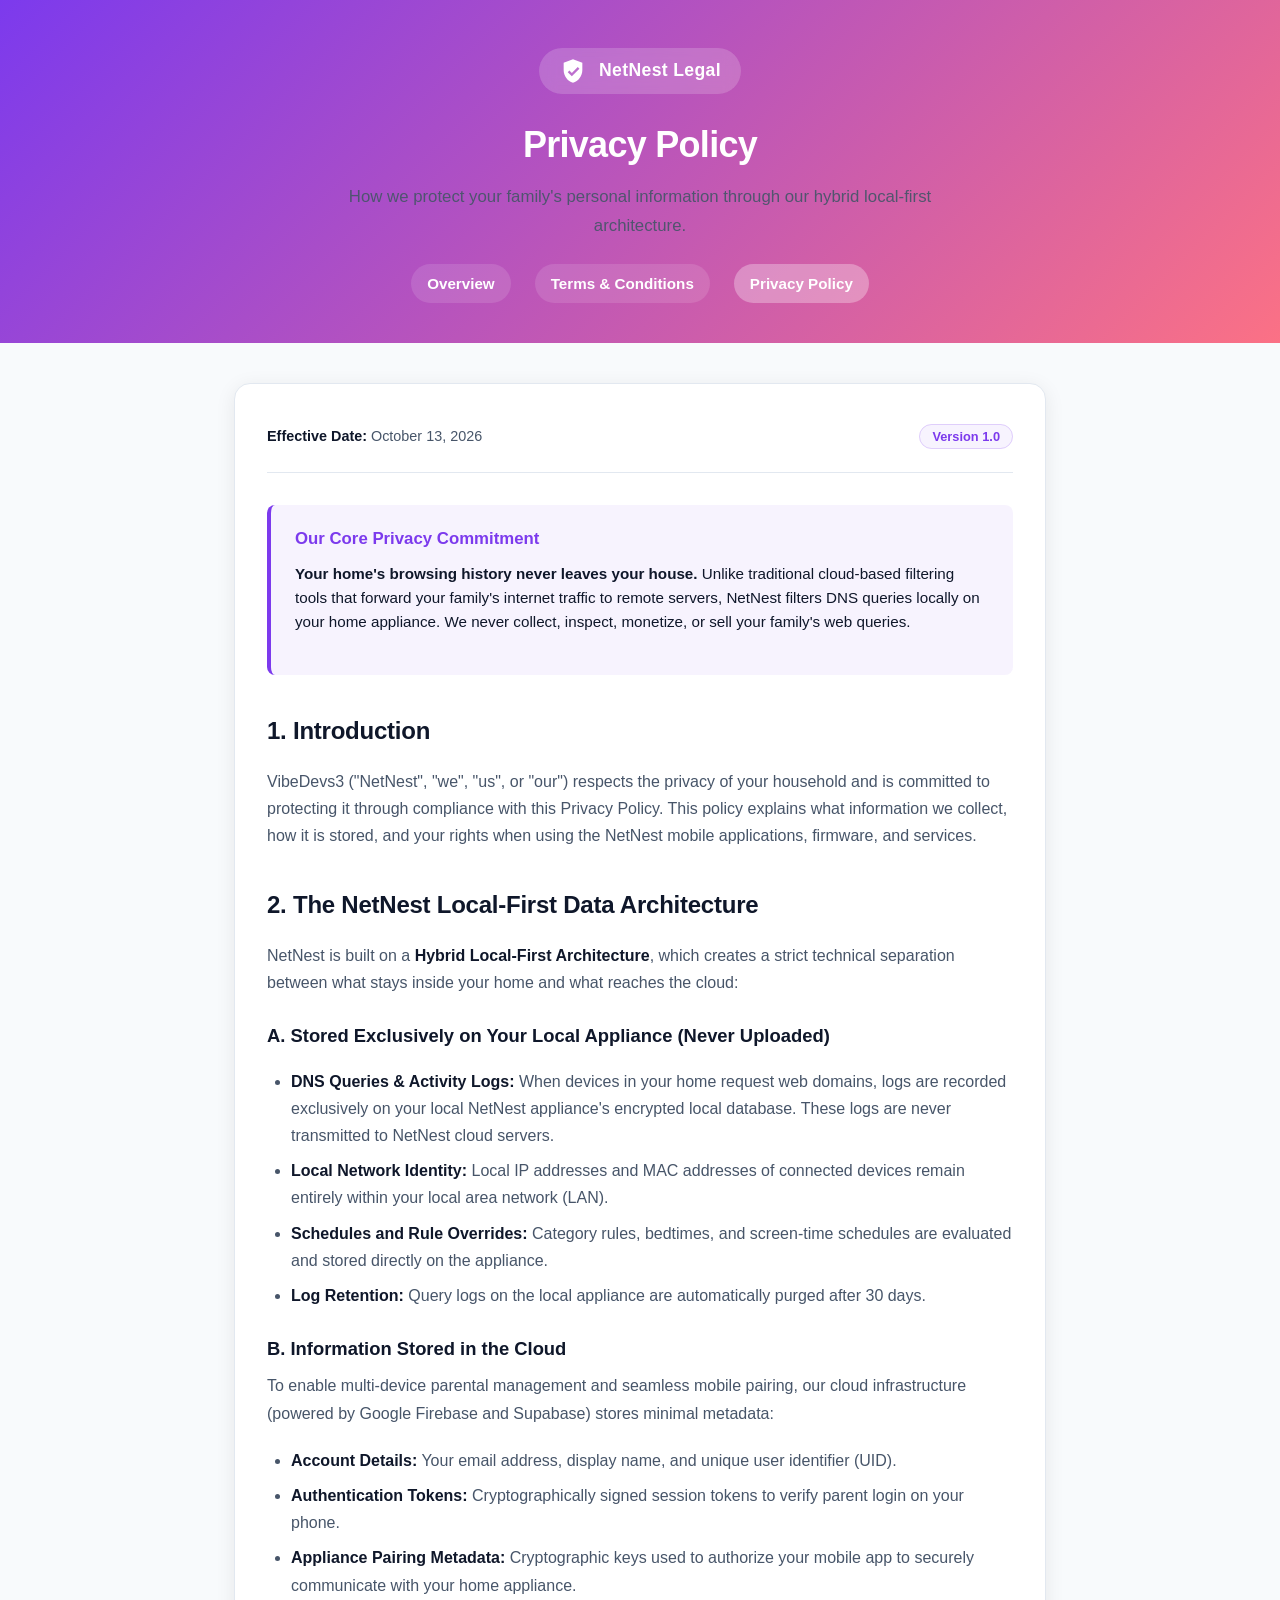
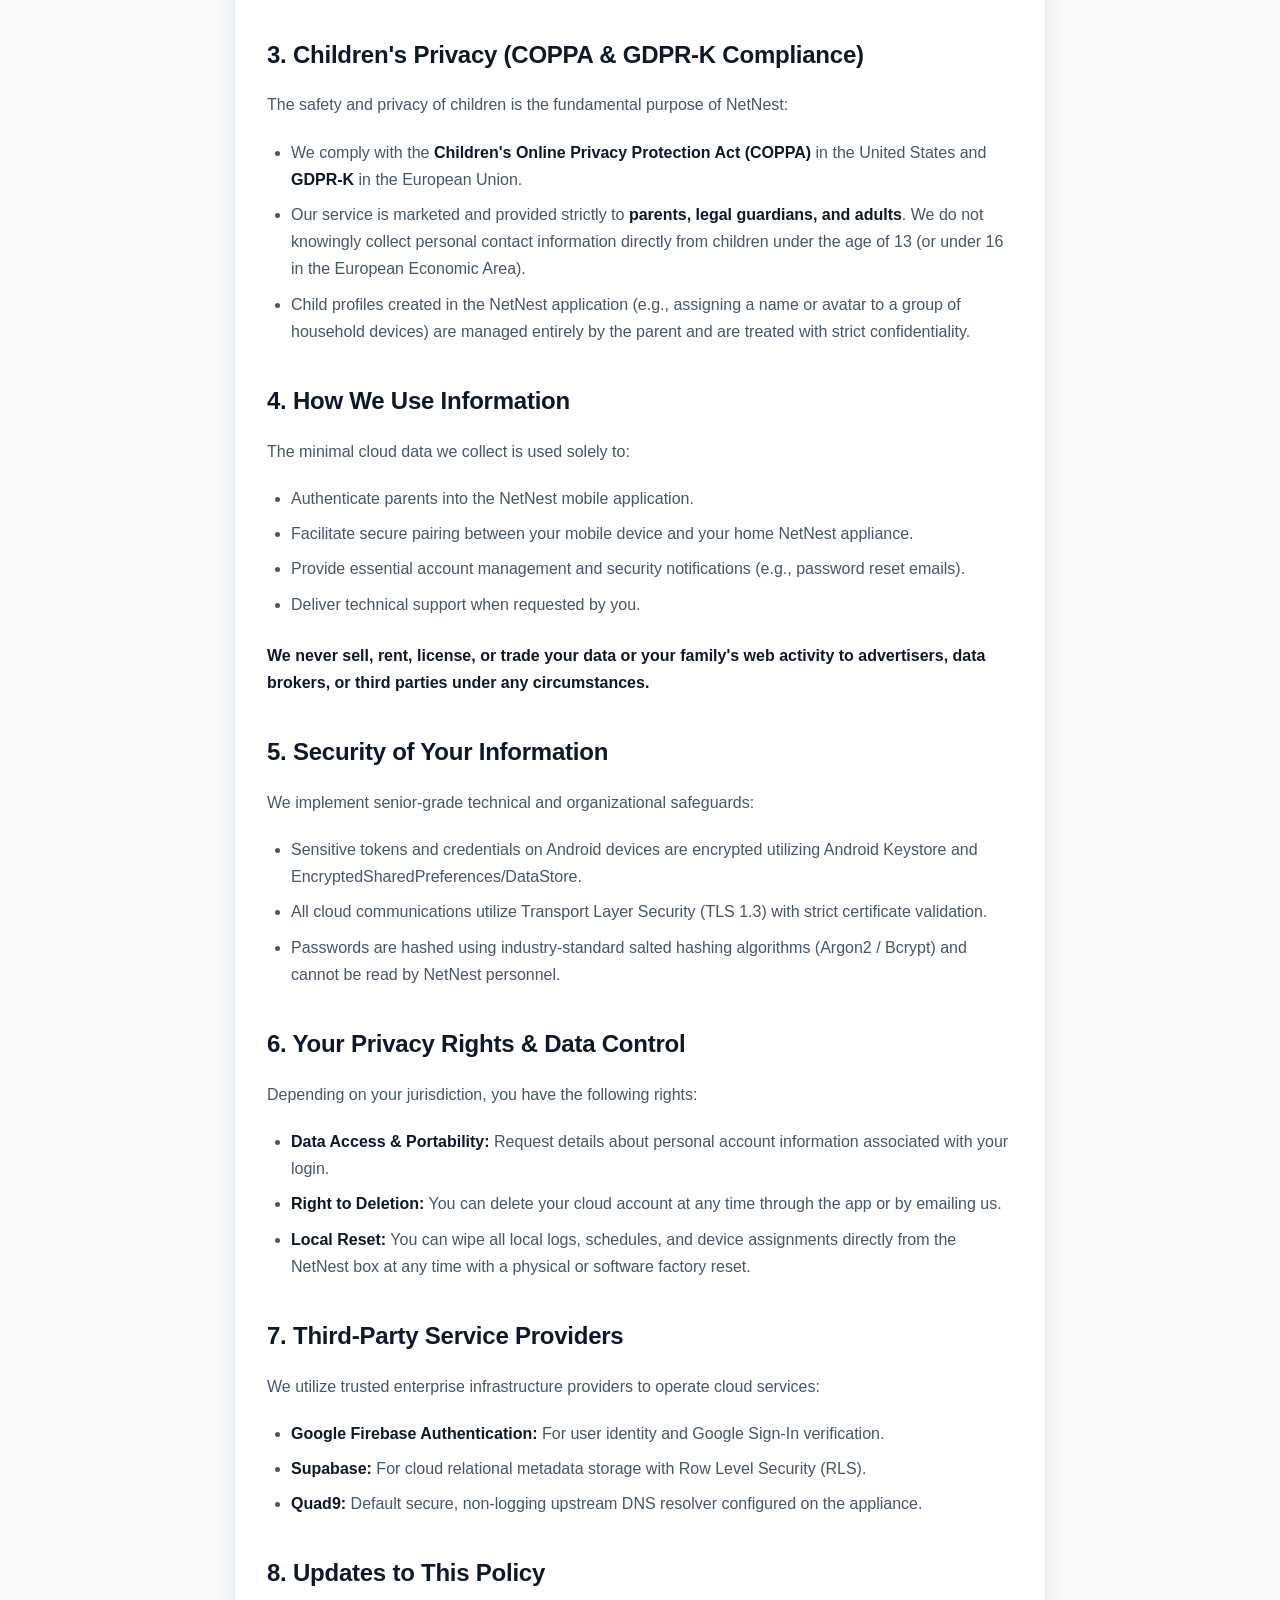
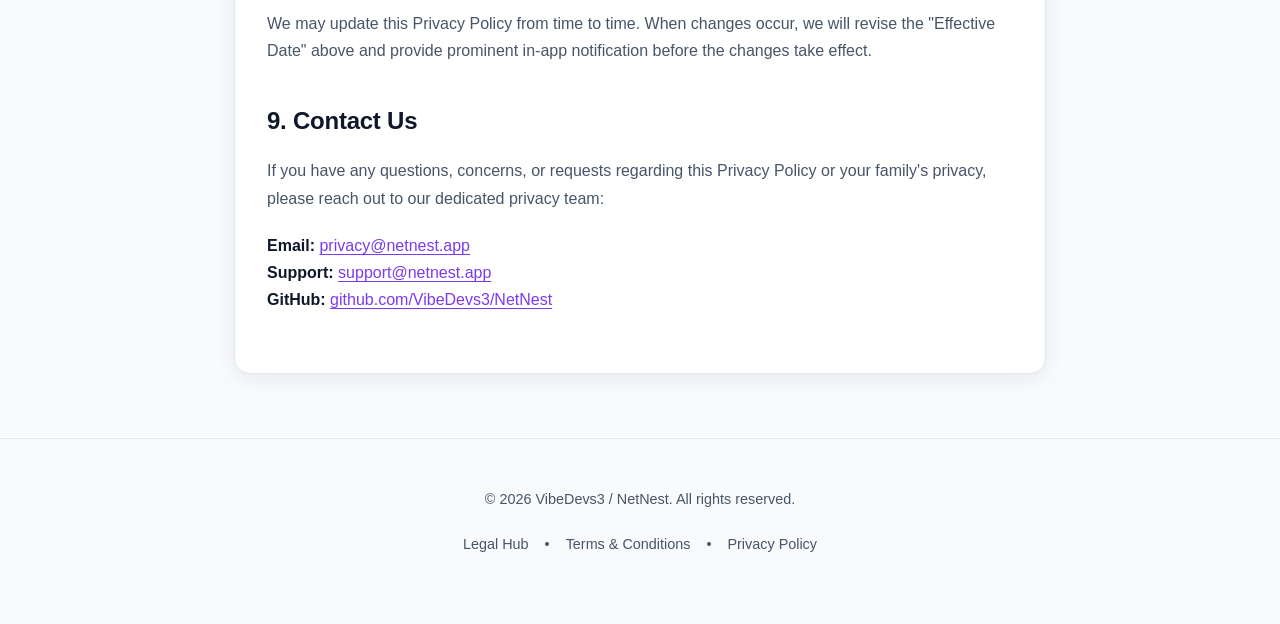
==== privacy.html @ d59610ed "feat: initial NetNest Legal Hub, Terms & Conditions, and Privacy Policy" ====
<!DOCTYPE html>
<html lang="en">
<head>
  <meta charset="UTF-8">
  <meta name="viewport" content="width=device-width, initial-scale=1.0">
  <title>Privacy Policy — NetNest</title>
  <meta name="description" content="NetNest Privacy Policy. Discover how our hybrid local-first architecture protects your family's browsing data and privacy.">
  <link rel="stylesheet" href="styles.css">
  <link rel="icon" type="image/svg+xml" href="data:image/svg+xml,<svg xmlns='http://www.w3.org/2000/svg' viewBox='0 0 24 24' fill='%237C3AED'><path d='M12 2L4 5v6.09c0 5.05 3.41 9.76 8 10.91 4.59-1.15 8-5.86 8-10.91V5l-8-3zm-1 14.5l-3.5-3.5 1.41-1.41L11 13.67l5.09-5.09 1.41 1.41L11 16.5z'/></svg>">
</head>
<body>

  <header>
    <div class="header-container">
      <div class="logo-badge">
        <svg class="logo-icon" viewBox="0 0 24 24">
          <path d="M12 2L4 5v6.09c0 5.05 3.41 9.76 8 10.91 4.59-1.15 8-5.86 8-10.91V5l-8-3zm-1 14.5l-3.5-3.5 1.41-1.41L11 13.67l5.09-5.09 1.41 1.41L11 16.5z"/>
        </svg>
        <span>NetNest Legal</span>
      </div>
      <h1>Privacy Policy</h1>
      <p>How we protect your family's personal information through our hybrid local-first architecture.</p>
      
      <nav class="nav-links">
        <a href="index.html">Overview</a>
        <a href="terms.html">Terms &amp; Conditions</a>
        <a href="privacy.html" class="active">Privacy Policy</a>
      </nav>
    </div>
  </header>

  <main class="content">
    <div class="card">
      <div class="meta-info">
        <div><strong>Effective Date:</strong> October 13, 2026</div>
        <div><span class="badge-tag">Version 1.0</span></div>
      </div>

      <div class="callout">
        <h4>Our Core Privacy Commitment</h4>
        <p><strong>Your home's browsing history never leaves your house.</strong> Unlike traditional cloud-based filtering tools that forward your family's internet traffic to remote servers, NetNest filters DNS queries locally on your home appliance. We never collect, inspect, monetize, or sell your family's web queries.</p>
      </div>

      <h2>1. Introduction</h2>
      <p>VibeDevs3 ("NetNest", "we", "us", or "our") respects the privacy of your household and is committed to protecting it through compliance with this Privacy Policy. This policy explains what information we collect, how it is stored, and your rights when using the NetNest mobile applications, firmware, and services.</p>

      <h2>2. The NetNest Local-First Data Architecture</h2>
      <p>NetNest is built on a <strong>Hybrid Local-First Architecture</strong>, which creates a strict technical separation between what stays inside your home and what reaches the cloud:</p>
      
      <h3>A. Stored Exclusively on Your Local Appliance (Never Uploaded)</h3>
      <ul>
        <li><strong>DNS Queries &amp; Activity Logs:</strong> When devices in your home request web domains, logs are recorded exclusively on your local NetNest appliance's encrypted local database. These logs are never transmitted to NetNest cloud servers.</li>
        <li><strong>Local Network Identity:</strong> Local IP addresses and MAC addresses of connected devices remain entirely within your local area network (LAN).</li>
        <li><strong>Schedules and Rule Overrides:</strong> Category rules, bedtimes, and screen-time schedules are evaluated and stored directly on the appliance.</li>
        <li><strong>Log Retention:</strong> Query logs on the local appliance are automatically purged after 30 days.</li>
      </ul>

      <h3>B. Information Stored in the Cloud</h3>
      <p>To enable multi-device parental management and seamless mobile pairing, our cloud infrastructure (powered by Google Firebase and Supabase) stores minimal metadata:</p>
      <ul>
        <li><strong>Account Details:</strong> Your email address, display name, and unique user identifier (UID).</li>
        <li><strong>Authentication Tokens:</strong> Cryptographically signed session tokens to verify parent login on your phone.</li>
        <li><strong>Appliance Pairing Metadata:</strong> Cryptographic keys used to authorize your mobile app to securely communicate with your home appliance.</li>
      </ul>

      <h2>3. Children's Privacy (COPPA &amp; GDPR-K Compliance)</h2>
      <p>The safety and privacy of children is the fundamental purpose of NetNest:</p>
      <ul>
        <li>We comply with the <strong>Children's Online Privacy Protection Act (COPPA)</strong> in the United States and <strong>GDPR-K</strong> in the European Union.</li>
        <li>Our service is marketed and provided strictly to <strong>parents, legal guardians, and adults</strong>. We do not knowingly collect personal contact information directly from children under the age of 13 (or under 16 in the European Economic Area).</li>
        <li>Child profiles created in the NetNest application (e.g., assigning a name or avatar to a group of household devices) are managed entirely by the parent and are treated with strict confidentiality.</li>
      </ul>

      <h2>4. How We Use Information</h2>
      <p>The minimal cloud data we collect is used solely to:</p>
      <ul>
        <li>Authenticate parents into the NetNest mobile application.</li>
        <li>Facilitate secure pairing between your mobile device and your home NetNest appliance.</li>
        <li>Provide essential account management and security notifications (e.g., password reset emails).</li>
        <li>Deliver technical support when requested by you.</li>
      </ul>
      <p><strong>We never sell, rent, license, or trade your data or your family's web activity to advertisers, data brokers, or third parties under any circumstances.</strong></p>

      <h2>5. Security of Your Information</h2>
      <p>We implement senior-grade technical and organizational safeguards:</p>
      <ul>
        <li>Sensitive tokens and credentials on Android devices are encrypted utilizing Android Keystore and EncryptedSharedPreferences/DataStore.</li>
        <li>All cloud communications utilize Transport Layer Security (TLS 1.3) with strict certificate validation.</li>
        <li>Passwords are hashed using industry-standard salted hashing algorithms (Argon2 / Bcrypt) and cannot be read by NetNest personnel.</li>
      </ul>

      <h2>6. Your Privacy Rights &amp; Data Control</h2>
      <p>Depending on your jurisdiction, you have the following rights:</p>
      <ul>
        <li><strong>Data Access &amp; Portability:</strong> Request details about personal account information associated with your login.</li>
        <li><strong>Right to Deletion:</strong> You can delete your cloud account at any time through the app or by emailing us.</li>
        <li><strong>Local Reset:</strong> You can wipe all local logs, schedules, and device assignments directly from the NetNest box at any time with a physical or software factory reset.</li>
      </ul>

      <h2>7. Third-Party Service Providers</h2>
      <p>We utilize trusted enterprise infrastructure providers to operate cloud services:</p>
      <ul>
        <li><strong>Google Firebase Authentication:</strong> For user identity and Google Sign-In verification.</li>
        <li><strong>Supabase:</strong> For cloud relational metadata storage with Row Level Security (RLS).</li>
        <li><strong>Quad9:</strong> Default secure, non-logging upstream DNS resolver configured on the appliance.</li>
      </ul>

      <h2>8. Updates to This Policy</h2>
      <p>We may update this Privacy Policy from time to time. When changes occur, we will revise the "Effective Date" above and provide prominent in-app notification before the changes take effect.</p>

      <h2>9. Contact Us</h2>
      <p>If you have any questions, concerns, or requests regarding this Privacy Policy or your family's privacy, please reach out to our dedicated privacy team:</p>
      <p><strong>Email:</strong> <a href="mailto:privacy@netnest.app">privacy@netnest.app</a><br>
         <strong>Support:</strong> <a href="mailto:support@netnest.app">support@netnest.app</a><br>
         <strong>GitHub:</strong> <a href="https://github.com/VibeDevs3/NetNest" target="_blank" rel="noopener">github.com/VibeDevs3/NetNest</a></p>
    </div>
  </main>

  <footer>
    <p>&copy; 2026 VibeDevs3 / NetNest. All rights reserved.</p>
    <p>
      <a href="index.html">Legal Hub</a> &bull; 
      <a href="terms.html">Terms &amp; Conditions</a> &bull; 
      <a href="privacy.html">Privacy Policy</a>
    </p>
  </footer>

</body>
</html>
---- styles.css ----
:root {
  --primary: #7C3AED;
  --primary-hover: #6D28D9;
  --primary-light: #DDD6FE;
  --secondary: #FB7185;
  --bg: #0F0E17;
  --card-bg: #181624;
  --card-border: #2E2A44;
  --text: #F9FAFB;
  --text-muted: #9CA3AF;
  --text-subtle: #6B7280;
  --highlight-bg: rgba(124, 58, 237, 0.12);
  --highlight-border: rgba(124, 58, 237, 0.3);
  --radius-lg: 16px;
  --radius-sm: 8px;
}

@media (prefers-color-scheme: light) {
  :root {
    --bg: #F8FAFC;
    --card-bg: #FFFFFF;
    --card-border: #E2E8F0;
    --text: #0F172A;
    --text-muted: #475569;
    --text-subtle: #94A3B8;
    --highlight-bg: rgba(124, 58, 237, 0.06);
    --highlight-border: rgba(124, 58, 237, 0.2);
  }
}

* {
  box-sizing: border-box;
  margin: 0;
  padding: 0;
}

body {
  font-family: -apple-system, BlinkMacSystemFont, "Segoe UI", Roboto, Helvetica, Arial, sans-serif;
  background-color: var(--bg);
  color: var(--text);
  line-height: 1.7;
  -webkit-font-smoothing: antialiased;
}

header {
  background: linear-gradient(135deg, #7C3AED 0%, #FB7185 100%);
  color: #FFFFFF;
  padding: 3rem 1.5rem 2.5rem;
  text-align: center;
  position: relative;
}

.header-container {
  max-width: 860px;
  margin: 0 auto;
}

.logo-badge {
  display: inline-flex;
  align-items: center;
  gap: 0.75rem;
  background: rgba(255, 255, 255, 0.18);
  backdrop-filter: blur(8px);
  padding: 0.5rem 1.25rem;
  border-radius: 9999px;
  margin-bottom: 1.25rem;
  font-weight: 600;
  font-size: 1.1rem;
  letter-spacing: 0.02em;
}

.logo-icon {
  width: 28px;
  height: 28px;
  fill: #FFFFFF;
}

header h1 {
  font-size: 2.25rem;
  font-weight: 800;
  margin-bottom: 0.5rem;
  letter-spacing: -0.02em;
}

header p {
  font-size: 1.05rem;
  opacity: 0.92;
  max-width: 600px;
  margin: 0 auto;
}

nav.nav-links {
  display: flex;
  justify-content: center;
  gap: 1.5rem;
  margin-top: 1.5rem;
}

nav.nav-links a {
  color: #FFFFFF;
  text-decoration: none;
  font-size: 0.95rem;
  font-weight: 600;
  padding: 0.4rem 1rem;
  border-radius: 9999px;
  background: rgba(255, 255, 255, 0.12);
  transition: background 0.2s;
}

nav.nav-links a:hover,
nav.nav-links a.active {
  background: rgba(255, 255, 255, 0.3);
}

main.content {
  max-width: 860px;
  margin: 2.5rem auto;
  padding: 0 1.5rem;
}

.card {
  background: var(--card-bg);
  border: 1px solid var(--card-border);
  border-radius: var(--radius-lg);
  padding: 2.5rem 2rem;
  box-shadow: 0 4px 20px rgba(0, 0, 0, 0.08);
}

.meta-info {
  display: flex;
  justify-content: space-between;
  align-items: center;
  flex-wrap: wrap;
  gap: 0.5rem;
  padding-bottom: 1.5rem;
  margin-bottom: 2rem;
  border-bottom: 1px solid var(--card-border);
  font-size: 0.9rem;
  color: var(--text-muted);
}

.badge-tag {
  background: var(--highlight-bg);
  color: var(--primary);
  border: 1px solid var(--highlight-border);
  padding: 0.25rem 0.75rem;
  border-radius: 9999px;
  font-weight: 600;
  font-size: 0.8rem;
}

.callout {
  background: var(--highlight-bg);
  border-left: 4px solid var(--primary);
  border-radius: var(--radius-sm);
  padding: 1.25rem 1.5rem;
  margin: 1.75rem 0;
}

.callout h4 {
  color: var(--primary);
  margin-bottom: 0.5rem;
  font-size: 1.05rem;
}

.callout p {
  color: var(--text);
  font-size: 0.95rem;
  line-height: 1.6;
}

h2 {
  font-size: 1.5rem;
  font-weight: 700;
  margin: 2.25rem 0 1rem;
  color: var(--text);
  letter-spacing: -0.01em;
}

h3 {
  font-size: 1.15rem;
  font-weight: 600;
  margin: 1.5rem 0 0.5rem;
  color: var(--text);
}

p {
  margin-bottom: 1.25rem;
  color: var(--text-muted);
}

ul, ol {
  margin: 1rem 0 1.5rem 1.5rem;
  color: var(--text-muted);
}

li {
  margin-bottom: 0.5rem;
}

strong {
  color: var(--text);
}

a {
  color: var(--primary);
  text-decoration: underline;
  text-underline-offset: 3px;
}

a:hover {
  color: var(--secondary);
}

footer {
  text-align: center;
  padding: 3rem 1.5rem;
  border-top: 1px solid var(--card-border);
  margin-top: 4rem;
  color: var(--text-subtle);
  font-size: 0.9rem;
}

footer a {
  color: var(--text-muted);
  text-decoration: none;
  margin: 0 0.75rem;
}

footer a:hover {
  color: var(--primary);
}
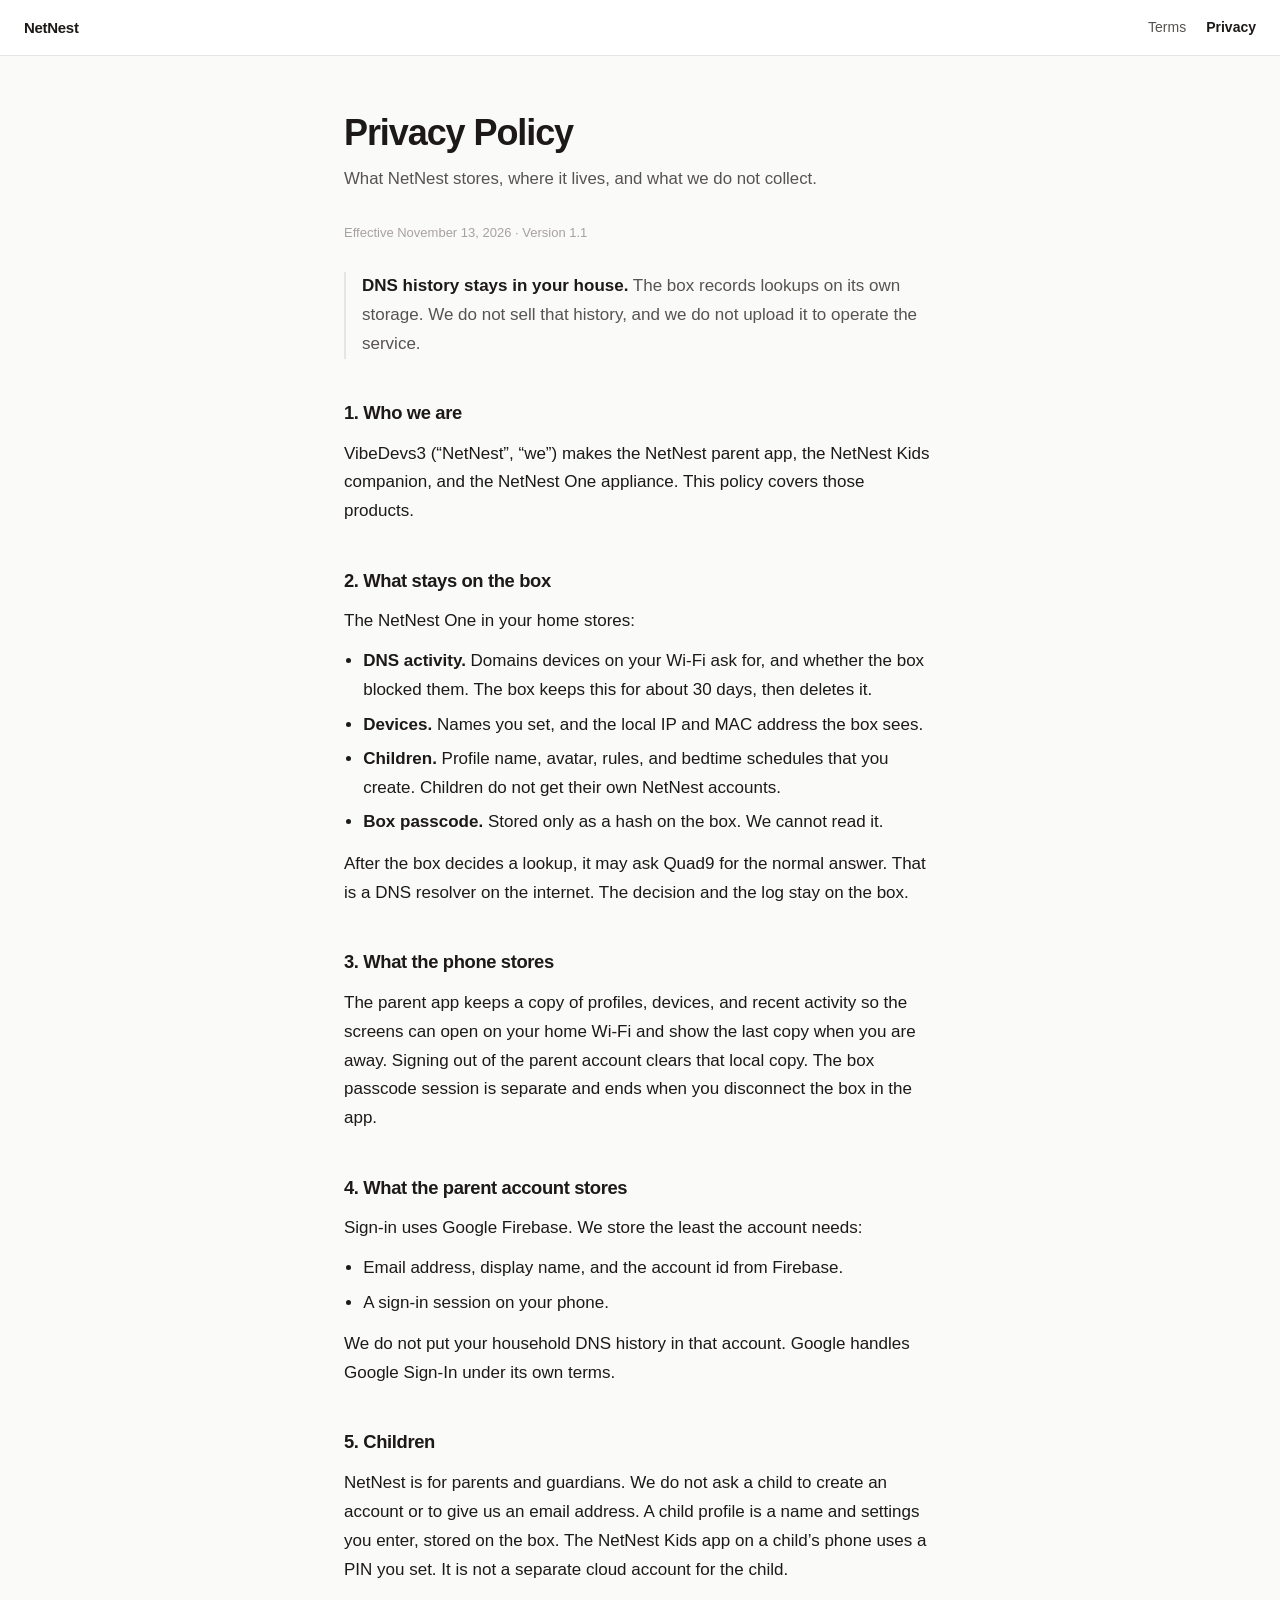
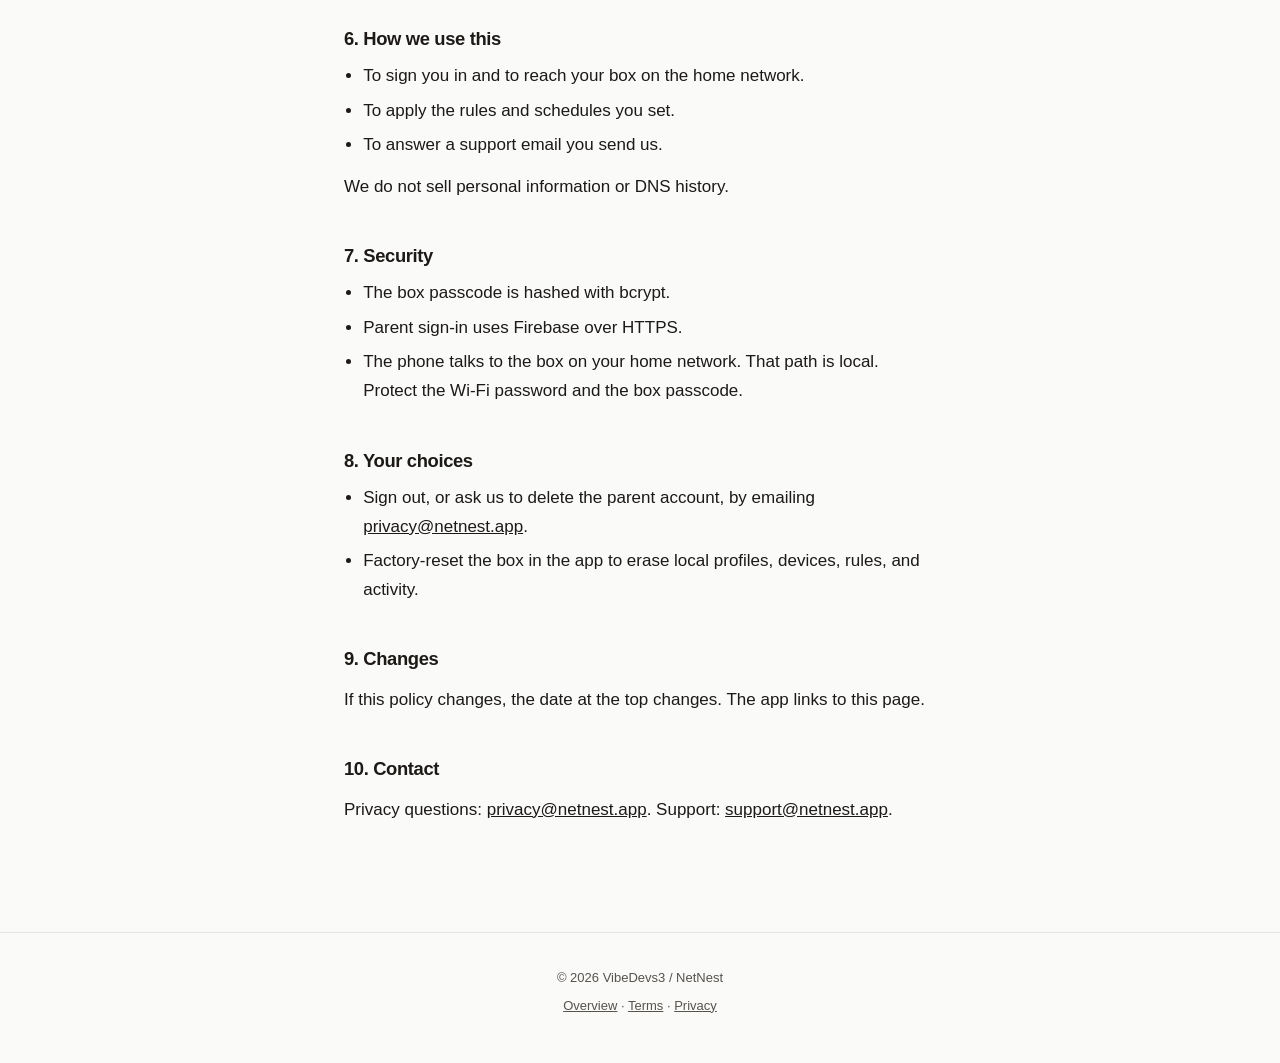
==== commit a75443e0: "docs(legal): publish the plain Terms and Privacy pages Parents can read what stays on the box. The p" ====
--- a/privacy.html
+++ b/privacy.html
@@ -4,126 +4,85 @@
   <meta charset="UTF-8">
   <meta name="viewport" content="width=device-width, initial-scale=1.0">
   <title>Privacy Policy — NetNest</title>
-  <meta name="description" content="NetNest Privacy Policy. Discover how our hybrid local-first architecture protects your family's browsing data and privacy.">
+  <meta name="description" content="Privacy Policy for NetNest. DNS history stays on the NetNest One in your home.">
   <link rel="stylesheet" href="styles.css">
-  <link rel="icon" type="image/svg+xml" href="data:image/svg+xml,<svg xmlns='http://www.w3.org/2000/svg' viewBox='0 0 24 24' fill='%237C3AED'><path d='M12 2L4 5v6.09c0 5.05 3.41 9.76 8 10.91 4.59-1.15 8-5.86 8-10.91V5l-8-3zm-1 14.5l-3.5-3.5 1.41-1.41L11 13.67l5.09-5.09 1.41 1.41L11 16.5z'/></svg>">
 </head>
 <body>
-
-  <header>
-    <div class="header-container">
-      <div class="logo-badge">
-        <svg class="logo-icon" viewBox="0 0 24 24">
-          <path d="M12 2L4 5v6.09c0 5.05 3.41 9.76 8 10.91 4.59-1.15 8-5.86 8-10.91V5l-8-3zm-1 14.5l-3.5-3.5 1.41-1.41L11 13.67l5.09-5.09 1.41 1.41L11 16.5z"/>
-        </svg>
-        <span>NetNest Legal</span>
-      </div>
-      <h1>Privacy Policy</h1>
-      <p>How we protect your family's personal information through our hybrid local-first architecture.</p>
-      
-      <nav class="nav-links">
-        <a href="index.html">Overview</a>
-        <a href="terms.html">Terms &amp; Conditions</a>
-        <a href="privacy.html" class="active">Privacy Policy</a>
-      </nav>
-    </div>
+  <header class="top">
+    <a class="brand" href="index.html">NetNest</a>
+    <nav>
+      <a href="terms.html">Terms</a>
+      <a href="privacy.html" aria-current="page">Privacy</a>
+    </nav>
   </header>
 
-  <main class="content">
-    <div class="card">
-      <div class="meta-info">
-        <div><strong>Effective Date:</strong> October 13, 2026</div>
-        <div><span class="badge-tag">Version 1.0</span></div>
-      </div>
+  <main>
+    <h1>Privacy Policy</h1>
+    <p class="lede">What NetNest stores, where it lives, and what we do not collect.</p>
+    <p class="meta">Effective November 13, 2026 · Version 1.1</p>
 
-      <div class="callout">
-        <h4>Our Core Privacy Commitment</h4>
-        <p><strong>Your home's browsing history never leaves your house.</strong> Unlike traditional cloud-based filtering tools that forward your family's internet traffic to remote servers, NetNest filters DNS queries locally on your home appliance. We never collect, inspect, monetize, or sell your family's web queries.</p>
-      </div>
+    <div class="note">
+      <p><strong>DNS history stays in your house.</strong> The box records lookups on its own storage. We do not sell that history, and we do not upload it to operate the service.</p>
+    </div>
 
-      <h2>1. Introduction</h2>
-      <p>VibeDevs3 ("NetNest", "we", "us", or "our") respects the privacy of your household and is committed to protecting it through compliance with this Privacy Policy. This policy explains what information we collect, how it is stored, and your rights when using the NetNest mobile applications, firmware, and services.</p>
+    <h2>1. Who we are</h2>
+    <p>VibeDevs3 (“NetNest”, “we”) makes the NetNest parent app, the NetNest Kids companion, and the NetNest One appliance. This policy covers those products.</p>
 
-      <h2>2. The NetNest Local-First Data Architecture</h2>
-      <p>NetNest is built on a <strong>Hybrid Local-First Architecture</strong>, which creates a strict technical separation between what stays inside your home and what reaches the cloud:</p>
-      
-      <h3>A. Stored Exclusively on Your Local Appliance (Never Uploaded)</h3>
-      <ul>
-        <li><strong>DNS Queries &amp; Activity Logs:</strong> When devices in your home request web domains, logs are recorded exclusively on your local NetNest appliance's encrypted local database. These logs are never transmitted to NetNest cloud servers.</li>
-        <li><strong>Local Network Identity:</strong> Local IP addresses and MAC addresses of connected devices remain entirely within your local area network (LAN).</li>
-        <li><strong>Schedules and Rule Overrides:</strong> Category rules, bedtimes, and screen-time schedules are evaluated and stored directly on the appliance.</li>
-        <li><strong>Log Retention:</strong> Query logs on the local appliance are automatically purged after 30 days.</li>
-      </ul>
+    <h2>2. What stays on the box</h2>
+    <p>The NetNest One in your home stores:</p>
+    <ul>
+      <li><strong>DNS activity.</strong> Domains devices on your Wi-Fi ask for, and whether the box blocked them. The box keeps this for about 30 days, then deletes it.</li>
+      <li><strong>Devices.</strong> Names you set, and the local IP and MAC address the box sees.</li>
+      <li><strong>Children.</strong> Profile name, avatar, rules, and bedtime schedules that you create. Children do not get their own NetNest accounts.</li>
+      <li><strong>Box passcode.</strong> Stored only as a hash on the box. We cannot read it.</li>
+    </ul>
+    <p>After the box decides a lookup, it may ask Quad9 for the normal answer. That is a DNS resolver on the internet. The decision and the log stay on the box.</p>
 
-      <h3>B. Information Stored in the Cloud</h3>
-      <p>To enable multi-device parental management and seamless mobile pairing, our cloud infrastructure (powered by Google Firebase and Supabase) stores minimal metadata:</p>
-      <ul>
-        <li><strong>Account Details:</strong> Your email address, display name, and unique user identifier (UID).</li>
-        <li><strong>Authentication Tokens:</strong> Cryptographically signed session tokens to verify parent login on your phone.</li>
-        <li><strong>Appliance Pairing Metadata:</strong> Cryptographic keys used to authorize your mobile app to securely communicate with your home appliance.</li>
-      </ul>
+    <h2>3. What the phone stores</h2>
+    <p>The parent app keeps a copy of profiles, devices, and recent activity so the screens can open on your home Wi-Fi and show the last copy when you are away. Signing out of the parent account clears that local copy. The box passcode session is separate and ends when you disconnect the box in the app.</p>
 
-      <h2>3. Children's Privacy (COPPA &amp; GDPR-K Compliance)</h2>
-      <p>The safety and privacy of children is the fundamental purpose of NetNest:</p>
-      <ul>
-        <li>We comply with the <strong>Children's Online Privacy Protection Act (COPPA)</strong> in the United States and <strong>GDPR-K</strong> in the European Union.</li>
-        <li>Our service is marketed and provided strictly to <strong>parents, legal guardians, and adults</strong>. We do not knowingly collect personal contact information directly from children under the age of 13 (or under 16 in the European Economic Area).</li>
-        <li>Child profiles created in the NetNest application (e.g., assigning a name or avatar to a group of household devices) are managed entirely by the parent and are treated with strict confidentiality.</li>
-      </ul>
+    <h2>4. What the parent account stores</h2>
+    <p>Sign-in uses Google Firebase. We store the least the account needs:</p>
+    <ul>
+      <li>Email address, display name, and the account id from Firebase.</li>
+      <li>A sign-in session on your phone.</li>
+    </ul>
+    <p>We do not put your household DNS history in that account. Google handles Google Sign-In under its own terms.</p>
 
-      <h2>4. How We Use Information</h2>
-      <p>The minimal cloud data we collect is used solely to:</p>
-      <ul>
-        <li>Authenticate parents into the NetNest mobile application.</li>
-        <li>Facilitate secure pairing between your mobile device and your home NetNest appliance.</li>
-        <li>Provide essential account management and security notifications (e.g., password reset emails).</li>
-        <li>Deliver technical support when requested by you.</li>
-      </ul>
-      <p><strong>We never sell, rent, license, or trade your data or your family's web activity to advertisers, data brokers, or third parties under any circumstances.</strong></p>
+    <h2>5. Children</h2>
+    <p>NetNest is for parents and guardians. We do not ask a child to create an account or to give us an email address. A child profile is a name and settings you enter, stored on the box. The NetNest Kids app on a child’s phone uses a PIN you set. It is not a separate cloud account for the child.</p>
 
-      <h2>5. Security of Your Information</h2>
-      <p>We implement senior-grade technical and organizational safeguards:</p>
-      <ul>
-        <li>Sensitive tokens and credentials on Android devices are encrypted utilizing Android Keystore and EncryptedSharedPreferences/DataStore.</li>
-        <li>All cloud communications utilize Transport Layer Security (TLS 1.3) with strict certificate validation.</li>
-        <li>Passwords are hashed using industry-standard salted hashing algorithms (Argon2 / Bcrypt) and cannot be read by NetNest personnel.</li>
-      </ul>
+    <h2>6. How we use this</h2>
+    <ul>
+      <li>To sign you in and to reach your box on the home network.</li>
+      <li>To apply the rules and schedules you set.</li>
+      <li>To answer a support email you send us.</li>
+    </ul>
+    <p>We do not sell personal information or DNS history.</p>
 
-      <h2>6. Your Privacy Rights &amp; Data Control</h2>
-      <p>Depending on your jurisdiction, you have the following rights:</p>
-      <ul>
-        <li><strong>Data Access &amp; Portability:</strong> Request details about personal account information associated with your login.</li>
-        <li><strong>Right to Deletion:</strong> You can delete your cloud account at any time through the app or by emailing us.</li>
-        <li><strong>Local Reset:</strong> You can wipe all local logs, schedules, and device assignments directly from the NetNest box at any time with a physical or software factory reset.</li>
-      </ul>
+    <h2>7. Security</h2>
+    <ul>
+      <li>The box passcode is hashed with bcrypt.</li>
+      <li>Parent sign-in uses Firebase over HTTPS.</li>
+      <li>The phone talks to the box on your home network. That path is local. Protect the Wi-Fi password and the box passcode.</li>
+    </ul>
 
-      <h2>7. Third-Party Service Providers</h2>
-      <p>We utilize trusted enterprise infrastructure providers to operate cloud services:</p>
-      <ul>
-        <li><strong>Google Firebase Authentication:</strong> For user identity and Google Sign-In verification.</li>
-        <li><strong>Supabase:</strong> For cloud relational metadata storage with Row Level Security (RLS).</li>
-        <li><strong>Quad9:</strong> Default secure, non-logging upstream DNS resolver configured on the appliance.</li>
-      </ul>
+    <h2>8. Your choices</h2>
+    <ul>
+      <li>Sign out, or ask us to delete the parent account, by emailing <a href="mailto:privacy@netnest.app">privacy@netnest.app</a>.</li>
+      <li>Factory-reset the box in the app to erase local profiles, devices, rules, and activity.</li>
+    </ul>
 
-      <h2>8. Updates to This Policy</h2>
-      <p>We may update this Privacy Policy from time to time. When changes occur, we will revise the "Effective Date" above and provide prominent in-app notification before the changes take effect.</p>
+    <h2>9. Changes</h2>
+    <p>If this policy changes, the date at the top changes. The app links to this page.</p>
 
-      <h2>9. Contact Us</h2>
-      <p>If you have any questions, concerns, or requests regarding this Privacy Policy or your family's privacy, please reach out to our dedicated privacy team:</p>
-      <p><strong>Email:</strong> <a href="mailto:privacy@netnest.app">privacy@netnest.app</a><br>
-         <strong>Support:</strong> <a href="mailto:support@netnest.app">support@netnest.app</a><br>
-         <strong>GitHub:</strong> <a href="https://github.com/VibeDevs3/NetNest" target="_blank" rel="noopener">github.com/VibeDevs3/NetNest</a></p>
-    </div>
+    <h2>10. Contact</h2>
+    <p>Privacy questions: <a href="mailto:privacy@netnest.app">privacy@netnest.app</a>. Support: <a href="mailto:support@netnest.app">support@netnest.app</a>.</p>
   </main>
 
   <footer>
-    <p>&copy; 2026 VibeDevs3 / NetNest. All rights reserved.</p>
-    <p>
-      <a href="index.html">Legal Hub</a> &bull; 
-      <a href="terms.html">Terms &amp; Conditions</a> &bull; 
-      <a href="privacy.html">Privacy Policy</a>
-    </p>
+    <p>© 2026 VibeDevs3 / NetNest</p>
+    <p><a href="index.html">Overview</a> · <a href="terms.html">Terms</a> · <a href="privacy.html">Privacy</a></p>
   </footer>
-
 </body>
 </html>
--- a/styles.css
+++ b/styles.css
@@ -1,232 +1,141 @@
 :root {
-  --primary: #7C3AED;
-  --primary-hover: #6D28D9;
-  --primary-light: #DDD6FE;
-  --secondary: #FB7185;
-  --bg: #0F0E17;
-  --card-bg: #181624;
-  --card-border: #2E2A44;
-  --text: #F9FAFB;
-  --text-muted: #9CA3AF;
-  --text-subtle: #6B7280;
-  --highlight-bg: rgba(124, 58, 237, 0.12);
-  --highlight-border: rgba(124, 58, 237, 0.3);
-  --radius-lg: 16px;
-  --radius-sm: 8px;
+  --ink: #1c1917;
+  --muted: #57534e;
+  --faint: #a8a29e;
+  --line: #e7e5e4;
+  --bg: #fafaf9;
+  --paper: #ffffff;
 }
 
-@media (prefers-color-scheme: light) {
-  :root {
-    --bg: #F8FAFC;
-    --card-bg: #FFFFFF;
-    --card-border: #E2E8F0;
-    --text: #0F172A;
-    --text-muted: #475569;
-    --text-subtle: #94A3B8;
-    --highlight-bg: rgba(124, 58, 237, 0.06);
-    --highlight-border: rgba(124, 58, 237, 0.2);
-  }
-}
+* { box-sizing: border-box; }
 
-* {
-  box-sizing: border-box;
-  margin: 0;
-  padding: 0;
-}
+html { scroll-behavior: smooth; }
 
 body {
-  font-family: -apple-system, BlinkMacSystemFont, "Segoe UI", Roboto, Helvetica, Arial, sans-serif;
-  background-color: var(--bg);
-  color: var(--text);
+  margin: 0;
+  background: var(--bg);
+  color: var(--ink);
+  font-family: "Segoe UI", Helvetica, Arial, sans-serif;
+  font-size: 17px;
   line-height: 1.7;
   -webkit-font-smoothing: antialiased;
 }
 
-header {
-  background: linear-gradient(135deg, #7C3AED 0%, #FB7185 100%);
-  color: #FFFFFF;
-  padding: 3rem 1.5rem 2.5rem;
-  text-align: center;
-  position: relative;
+a { color: inherit; }
+
+.top {
+  position: sticky;
+  top: 0;
+  z-index: 2;
+  display: flex;
+  align-items: center;
+  justify-content: space-between;
+  height: 56px;
+  padding: 0 24px;
+  background: rgba(255, 255, 255, 0.92);
+  border-bottom: 1px solid var(--line);
+  backdrop-filter: blur(8px);
 }
 
-.header-container {
-  max-width: 860px;
-  margin: 0 auto;
+.brand {
+  font-size: 15px;
+  font-weight: 600;
+  letter-spacing: -0.02em;
+  text-decoration: none;
 }
 
-.logo-badge {
-  display: inline-flex;
-  align-items: center;
-  gap: 0.75rem;
-  background: rgba(255, 255, 255, 0.18);
-  backdrop-filter: blur(8px);
-  padding: 0.5rem 1.25rem;
-  border-radius: 9999px;
-  margin-bottom: 1.25rem;
-  font-weight: 600;
-  font-size: 1.1rem;
-  letter-spacing: 0.02em;
+.top nav { display: flex; gap: 20px; }
+
+.top nav a {
+  font-size: 14px;
+  color: var(--muted);
+  text-decoration: none;
 }
 
-.logo-icon {
-  width: 28px;
-  height: 28px;
-  fill: #FFFFFF;
+.top nav a[aria-current="page"] {
+  color: var(--ink);
+  font-weight: 600;
 }
 
-header h1 {
+main {
+  max-width: 40rem;
+  margin: 0 auto;
+  padding: 56px 24px 96px;
+}
+
+h1 {
+  margin: 0;
   font-size: 2.25rem;
-  font-weight: 800;
-  margin-bottom: 0.5rem;
+  font-weight: 600;
+  letter-spacing: -0.03em;
+  line-height: 1.15;
+}
+
+.lede {
+  margin: 12px 0 0;
+  color: var(--muted);
+  font-size: 1.05rem;
+}
+
+.meta {
+  margin: 28px 0 8px;
+  color: var(--faint);
+  font-size: 13px;
+}
+
+.note {
+  margin: 28px 0 8px;
+  padding-left: 16px;
+  border-left: 2px solid var(--line);
+  color: var(--muted);
+}
+
+.note strong { color: var(--ink); font-weight: 600; }
+
+h2 {
+  margin: 2.4rem 0 0.5rem;
+  font-size: 1.15rem;
+  font-weight: 600;
   letter-spacing: -0.02em;
 }
 
-header p {
-  font-size: 1.05rem;
-  opacity: 0.92;
-  max-width: 600px;
-  margin: 0 auto;
+h3 {
+  margin: 1.4rem 0 0.35rem;
+  font-size: 1rem;
+  font-weight: 600;
 }
 
-nav.nav-links {
-  display: flex;
-  justify-content: center;
-  gap: 1.5rem;
-  margin-top: 1.5rem;
+p { margin: 0.7rem 0; }
+
+ul { margin: 0.4rem 0 0.8rem; padding-left: 1.2rem; }
+
+li { margin: 0.35rem 0; }
+
+li strong { font-weight: 600; }
+
+footer {
+  border-top: 1px solid var(--line);
+  padding: 28px 24px 40px;
+  color: var(--muted);
+  font-size: 13px;
+  text-align: center;
 }
 
-nav.nav-links a {
-  color: #FFFFFF;
+footer p { margin: 6px 0; }
+
+footer a { color: var(--muted); }
+
+.hub-list { list-style: none; padding: 0; margin: 32px 0 0; }
+
+.hub-list a {
+  display: block;
+  padding: 18px 0;
+  border-top: 1px solid var(--line);
   text-decoration: none;
-  font-size: 0.95rem;
-  font-weight: 600;
-  padding: 0.4rem 1rem;
-  border-radius: 9999px;
-  background: rgba(255, 255, 255, 0.12);
-  transition: background 0.2s;
 }
 
-nav.nav-links a:hover,
-nav.nav-links a.active {
-  background: rgba(255, 255, 255, 0.3);
-}
+.hub-list li:last-child a { border-bottom: 1px solid var(--line); }
 
-main.content {
-  max-width: 860px;
-  margin: 2.5rem auto;
-  padding: 0 1.5rem;
-}
+.hub-list strong { display: block; font-size: 1.05rem; }
 
-.card {
-  background: var(--card-bg);
-  border: 1px solid var(--card-border);
-  border-radius: var(--radius-lg);
-  padding: 2.5rem 2rem;
-  box-shadow: 0 4px 20px rgba(0, 0, 0, 0.08);
-}
-
-.meta-info {
-  display: flex;
-  justify-content: space-between;
-  align-items: center;
-  flex-wrap: wrap;
-  gap: 0.5rem;
-  padding-bottom: 1.5rem;
-  margin-bottom: 2rem;
-  border-bottom: 1px solid var(--card-border);
-  font-size: 0.9rem;
-  color: var(--text-muted);
-}
-
-.badge-tag {
-  background: var(--highlight-bg);
-  color: var(--primary);
-  border: 1px solid var(--highlight-border);
-  padding: 0.25rem 0.75rem;
-  border-radius: 9999px;
-  font-weight: 600;
-  font-size: 0.8rem;
-}
-
-.callout {
-  background: var(--highlight-bg);
-  border-left: 4px solid var(--primary);
-  border-radius: var(--radius-sm);
-  padding: 1.25rem 1.5rem;
-  margin: 1.75rem 0;
-}
-
-.callout h4 {
-  color: var(--primary);
-  margin-bottom: 0.5rem;
-  font-size: 1.05rem;
-}
-
-.callout p {
-  color: var(--text);
-  font-size: 0.95rem;
-  line-height: 1.6;
-}
-
-h2 {
-  font-size: 1.5rem;
-  font-weight: 700;
-  margin: 2.25rem 0 1rem;
-  color: var(--text);
-  letter-spacing: -0.01em;
-}
-
-h3 {
-  font-size: 1.15rem;
-  font-weight: 600;
-  margin: 1.5rem 0 0.5rem;
-  color: var(--text);
-}
-
-p {
-  margin-bottom: 1.25rem;
-  color: var(--text-muted);
-}
-
-ul, ol {
-  margin: 1rem 0 1.5rem 1.5rem;
-  color: var(--text-muted);
-}
-
-li {
-  margin-bottom: 0.5rem;
-}
-
-strong {
-  color: var(--text);
-}
-
-a {
-  color: var(--primary);
-  text-decoration: underline;
-  text-underline-offset: 3px;
-}
-
-a:hover {
-  color: var(--secondary);
-}
-
-footer {
-  text-align: center;
-  padding: 3rem 1.5rem;
-  border-top: 1px solid var(--card-border);
-  margin-top: 4rem;
-  color: var(--text-subtle);
-  font-size: 0.9rem;
-}
-
-footer a {
-  color: var(--text-muted);
-  text-decoration: none;
-  margin: 0 0.75rem;
-}
-
-footer a:hover {
-  color: var(--primary);
-}
+.hub-list span { color: var(--muted); font-size: 0.95rem; }
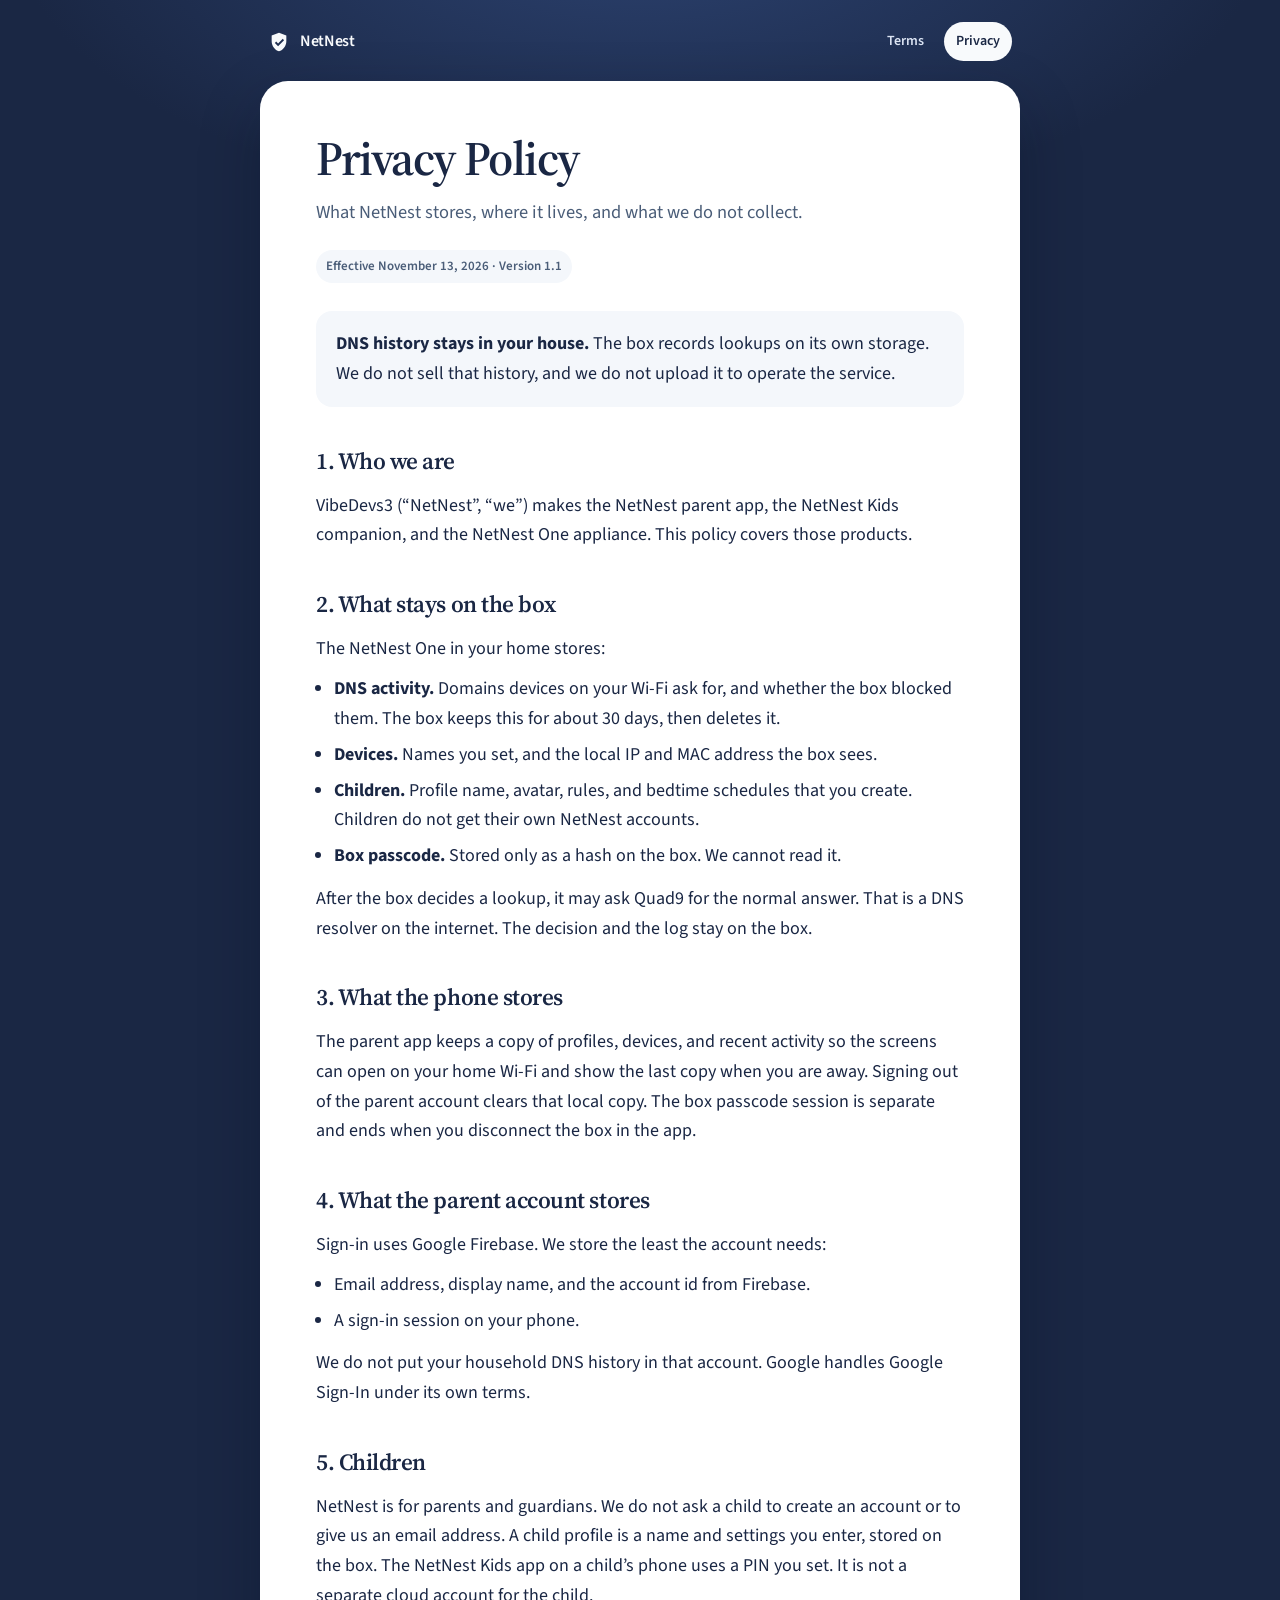
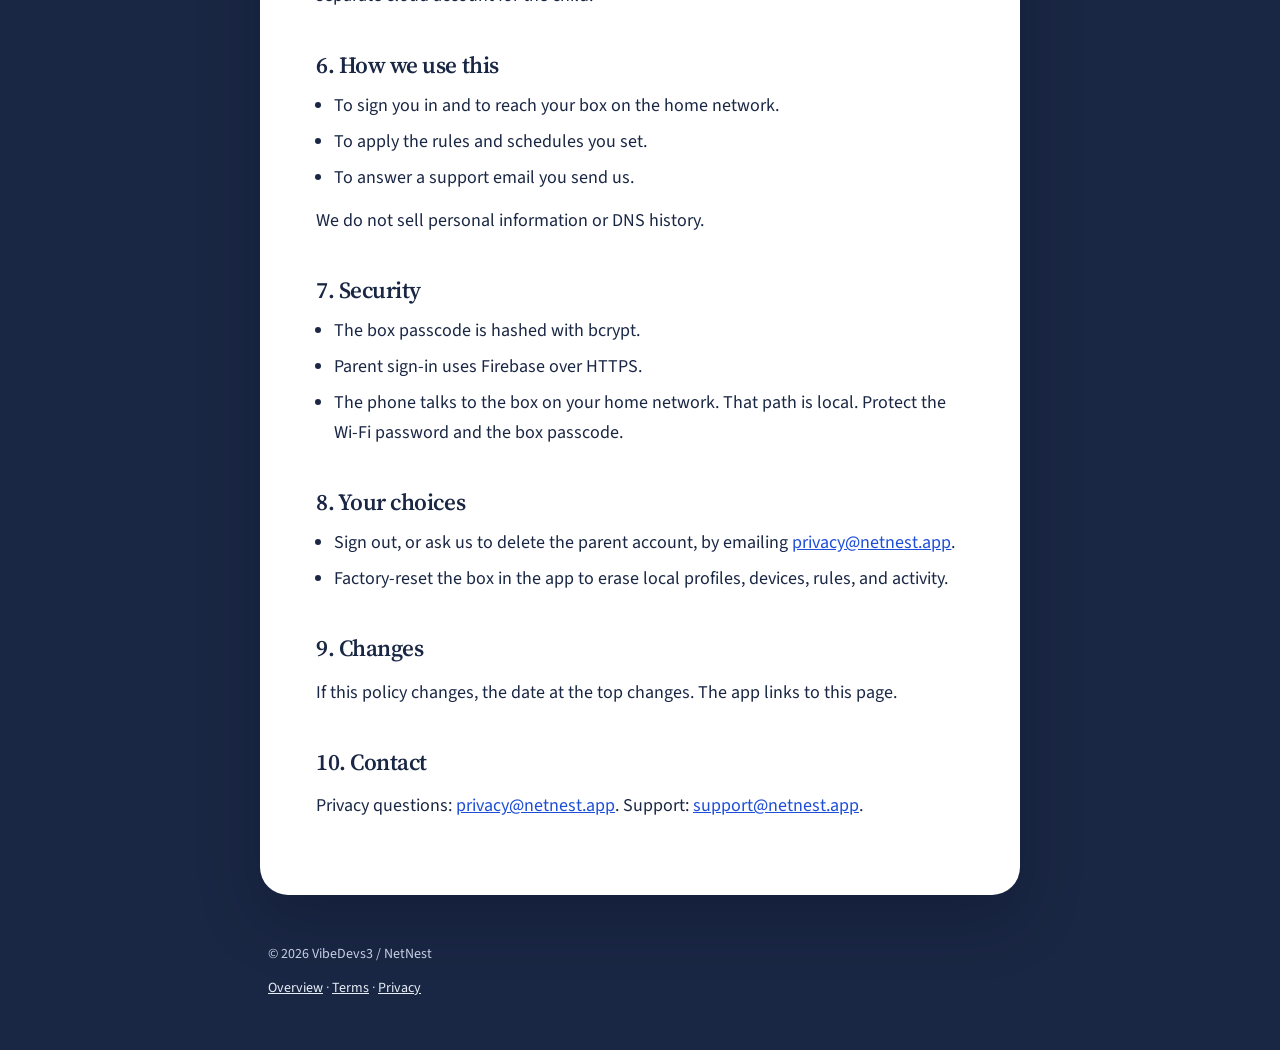
==== commit be055688: "docs(legal): restyle the legal pages as a reading sheet The night field and white document make Term" ====
--- a/privacy.html
+++ b/privacy.html
@@ -5,11 +5,14 @@
   <meta name="viewport" content="width=device-width, initial-scale=1.0">
   <title>Privacy Policy — NetNest</title>
   <meta name="description" content="Privacy Policy for NetNest. DNS history stays on the NetNest One in your home.">
+  <link rel="preconnect" href="https://fonts.googleapis.com">
+  <link rel="preconnect" href="https://fonts.gstatic.com" crossorigin>
+  <link href="https://fonts.googleapis.com/css2?family=Source+Sans+3:wght@400;600&family=Source+Serif+4:opsz,wght@8..60,560;8..60,600&display=swap" rel="stylesheet">
   <link rel="stylesheet" href="styles.css">
 </head>
 <body>
   <header class="top">
-    <a class="brand" href="index.html">NetNest</a>
+    <a class="brand" href="index.html"><svg class="mark" viewBox="0 0 24 24" aria-hidden="true"><path d="M12 2L4 5v6.09c0 5.05 3.41 9.76 8 10.91 4.59-1.15 8-5.86 8-10.91V5l-8-3zm-1 14.5l-3.5-3.5 1.41-1.41L11 13.67l5.09-5.09 1.41 1.41L11 16.5z"/></svg>NetNest</a>
     <nav>
       <a href="terms.html">Terms</a>
       <a href="privacy.html" aria-current="page">Privacy</a>
--- a/styles.css
+++ b/styles.css
@@ -1,141 +1,160 @@
 :root {
-  --ink: #1c1917;
-  --muted: #57534e;
-  --faint: #a8a29e;
-  --line: #e7e5e4;
-  --bg: #fafaf9;
+  --night: #1a2744;
+  --night-2: #243456;
+  --ink: #1a2744;
+  --muted: #4a5d78;
+  --line: #e4e9f2;
   --paper: #ffffff;
+  --note: #f4f7fb;
+  --link: #1d4ed8;
 }
 
 * { box-sizing: border-box; }
 
-html { scroll-behavior: smooth; }
-
 body {
   margin: 0;
-  background: var(--bg);
+  min-height: 100vh;
+  background:
+    radial-gradient(900px 420px at 50% -80px, #2c4270 0%, transparent 70%),
+    var(--night);
   color: var(--ink);
-  font-family: "Segoe UI", Helvetica, Arial, sans-serif;
-  font-size: 17px;
-  line-height: 1.7;
+  font-family: "Source Sans 3", "Segoe UI", sans-serif;
+  font-size: 18px;
+  line-height: 1.65;
   -webkit-font-smoothing: antialiased;
 }
 
-a { color: inherit; }
+a { color: var(--link); }
+
+a:focus-visible {
+  outline: 2px solid #93c5fd;
+  outline-offset: 3px;
+}
 
 .top {
-  position: sticky;
-  top: 0;
-  z-index: 2;
   display: flex;
   align-items: center;
   justify-content: space-between;
-  height: 56px;
-  padding: 0 24px;
-  background: rgba(255, 255, 255, 0.92);
-  border-bottom: 1px solid var(--line);
-  backdrop-filter: blur(8px);
+  max-width: 760px;
+  margin: 0 auto;
+  padding: 22px 8px 8px;
+  color: #f8fafc;
 }
 
 .brand {
-  font-size: 15px;
+  display: inline-flex;
+  align-items: center;
+  gap: 10px;
+  color: #f8fafc;
   font-weight: 600;
+  font-size: 16px;
   letter-spacing: -0.02em;
   text-decoration: none;
 }
 
-.top nav { display: flex; gap: 20px; }
+.mark {
+  width: 22px;
+  height: 22px;
+  fill: #f8fafc;
+}
+
+.top nav { display: flex; gap: 8px; }
 
 .top nav a {
+  color: #dbe4f3;
+  text-decoration: none;
   font-size: 14px;
-  color: var(--muted);
-  text-decoration: none;
+  font-weight: 600;
+  padding: 8px 12px;
+  border-radius: 999px;
 }
 
 .top nav a[aria-current="page"] {
-  color: var(--ink);
-  font-weight: 600;
+  background: #f8fafc;
+  color: var(--night);
 }
 
 main {
-  max-width: 40rem;
-  margin: 0 auto;
-  padding: 56px 24px 96px;
+  max-width: 760px;
+  margin: 12px auto 48px;
+  padding: 52px 56px 64px;
+  background: var(--paper);
+  border-radius: 28px;
+  box-shadow: 0 24px 60px rgba(8, 15, 32, 0.28);
 }
 
 h1 {
   margin: 0;
-  font-size: 2.25rem;
+  font-family: "Source Serif 4", Georgia, serif;
+  font-size: 3rem;
   font-weight: 600;
   letter-spacing: -0.03em;
-  line-height: 1.15;
+  line-height: 1.05;
 }
 
 .lede {
-  margin: 12px 0 0;
+  margin: 14px 0 0;
+  max-width: 36rem;
   color: var(--muted);
-  font-size: 1.05rem;
+  font-size: 1.15rem;
 }
 
 .meta {
-  margin: 28px 0 8px;
-  color: var(--faint);
+  display: inline-block;
+  margin: 22px 0 0;
+  padding: 6px 10px;
+  border-radius: 999px;
+  background: var(--note);
+  color: var(--muted);
   font-size: 13px;
+  font-weight: 600;
 }
 
 .note {
-  margin: 28px 0 8px;
-  padding-left: 16px;
-  border-left: 2px solid var(--line);
-  color: var(--muted);
+  margin: 28px 0 4px;
+  padding: 18px 20px;
+  background: var(--note);
+  border-radius: 16px;
 }
 
-.note strong { color: var(--ink); font-weight: 600; }
+.note p { margin: 0; }
 
 h2 {
-  margin: 2.4rem 0 0.5rem;
-  font-size: 1.15rem;
+  margin: 2.2rem 0 0.45rem;
+  font-family: "Source Serif 4", Georgia, serif;
+  font-size: 1.45rem;
   font-weight: 600;
   letter-spacing: -0.02em;
 }
 
 h3 {
-  margin: 1.4rem 0 0.35rem;
-  font-size: 1rem;
-  font-weight: 600;
+  margin: 1.3rem 0 0.3rem;
+  font-size: 1.05rem;
 }
 
-p { margin: 0.7rem 0; }
+p { margin: 0.65rem 0; }
 
-ul { margin: 0.4rem 0 0.8rem; padding-left: 1.2rem; }
+ul { margin: 0.35rem 0 0.8rem; padding-left: 1.15rem; }
 
-li { margin: 0.35rem 0; }
-
-li strong { font-weight: 600; }
+li { margin: 0.4rem 0; }
 
 footer {
-  border-top: 1px solid var(--line);
-  padding: 28px 24px 40px;
-  color: var(--muted);
-  font-size: 13px;
-  text-align: center;
+  max-width: 760px;
+  margin: 0 auto;
+  padding: 0 8px 40px;
+  color: #c5d0e2;
+  font-size: 14px;
 }
 
-footer p { margin: 6px 0; }
+footer a { color: #e8eef8; }
 
-footer a { color: var(--muted); }
-
-.hub-list { list-style: none; padding: 0; margin: 32px 0 0; }
-
-.hub-list a {
-  display: block;
-  padding: 18px 0;
-  border-top: 1px solid var(--line);
-  text-decoration: none;
+@media (max-width: 720px) {
+  .top { padding: 16px 16px 4px; }
+  main {
+    margin: 8px 12px 28px;
+    padding: 32px 22px 40px;
+    border-radius: 20px;
+  }
+  h1 { font-size: 2.3rem; }
+  footer { padding: 0 16px 32px; }
 }
-
-.hub-list li:last-child a { border-bottom: 1px solid var(--line); }
-
-.hub-list strong { display: block; font-size: 1.05rem; }
-
-.hub-list span { color: var(--muted); font-size: 0.95rem; }
